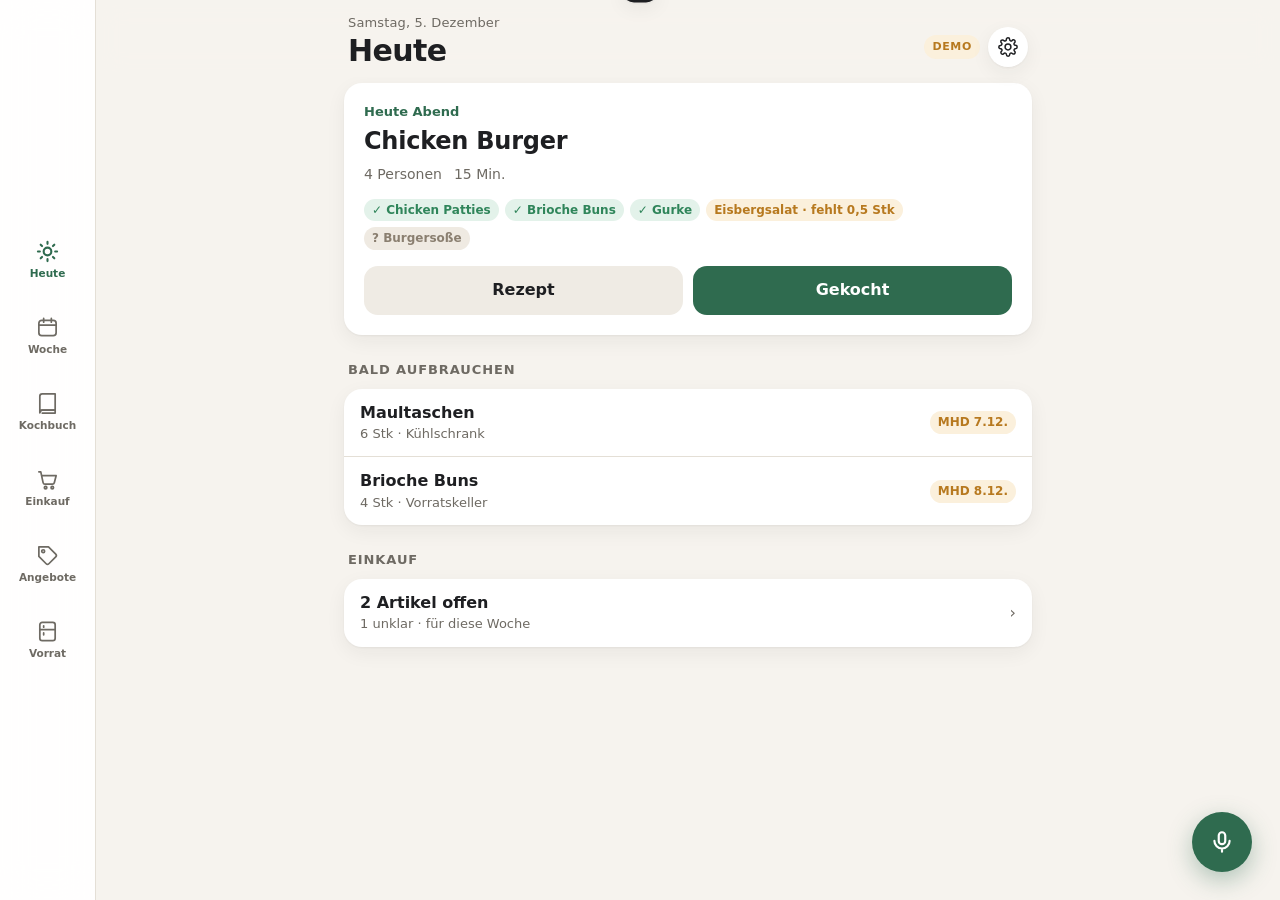
==== index.html @ 4141c367 "Web-App (Demo): Heute, Woche, Kochbuch, Einkauf, Angebote, Vorrat, Einstellungen - PWA für iPhone/An" ====
<!DOCTYPE html>
<html lang="de">
<head>
  <meta charset="utf-8">
  <meta name="viewport" content="width=device-width, initial-scale=1, viewport-fit=cover">
  <meta name="theme-color" content="#F6F3EE" media="(prefers-color-scheme: light)">
  <meta name="theme-color" content="#16171A" media="(prefers-color-scheme: dark)">
  <meta name="apple-mobile-web-app-capable" content="yes">
  <meta name="mobile-web-app-capable" content="yes">
  <meta name="apple-mobile-web-app-status-bar-style" content="default">
  <meta name="apple-mobile-web-app-title" content="Einkauf">
  <link rel="manifest" href="manifest.webmanifest">
  <link rel="icon" href="icon.svg" type="image/svg+xml">
  <link rel="apple-touch-icon" href="icon-180.png">
  <link rel="stylesheet" href="app.css">
  <title>Einkaufsplaner</title>
</head>
<body>
  <header class="topbar">
    <div>
      <div class="eyebrow" id="eyebrow"></div>
      <h1 id="title">Heute</h1>
    </div>
    <div class="topbar-actions">
      <span class="env-badge" id="envBadge" title="Umgebung">Demo</span>
      <button class="icon-btn" data-action="tab" data-tab="settings" aria-label="Einstellungen">
        <svg viewBox="0 0 24 24"><path d="M12 15.5a3.5 3.5 0 1 0 0-7 3.5 3.5 0 0 0 0 7Z"/><path d="M19.4 15a1.7 1.7 0 0 0 .3 1.8l.1.1a2 2 0 1 1-2.8 2.8l-.1-.1a1.7 1.7 0 0 0-1.8-.3 1.7 1.7 0 0 0-1 1.5V21a2 2 0 1 1-4 0v-.1a1.7 1.7 0 0 0-1.1-1.5 1.7 1.7 0 0 0-1.8.3l-.1.1a2 2 0 1 1-2.8-2.8l.1-.1a1.7 1.7 0 0 0 .3-1.8 1.7 1.7 0 0 0-1.5-1H3a2 2 0 1 1 0-4h.1a1.7 1.7 0 0 0 1.5-1.1 1.7 1.7 0 0 0-.3-1.8l-.1-.1a2 2 0 1 1 2.8-2.8l.1.1a1.7 1.7 0 0 0 1.8.3H9a1.7 1.7 0 0 0 1-1.5V3a2 2 0 1 1 4 0v.1a1.7 1.7 0 0 0 1 1.5 1.7 1.7 0 0 0 1.8-.3l.1-.1a2 2 0 1 1 2.8 2.8l-.1.1a1.7 1.7 0 0 0-.3 1.8V9a1.7 1.7 0 0 0 1.5 1H21a2 2 0 1 1 0 4h-.1a1.7 1.7 0 0 0-1.5 1Z"/></svg>
      </button>
    </div>
  </header>

  <main id="view" tabindex="-1"></main>

  <button class="fab" id="fab" data-action="voice" aria-label="Spracheingabe">
    <svg viewBox="0 0 24 24"><rect x="9" y="3" width="6" height="11" rx="3"/><path d="M5 11a7 7 0 0 0 14 0M12 18v3"/></svg>
  </button>

  <nav class="tabbar" id="tabbar" aria-label="Hauptnavigation">
    <button data-action="tab" data-tab="today"><svg viewBox="0 0 24 24"><circle cx="12" cy="12" r="4"/><path d="M12 2v2M12 20v2M4.9 4.9l1.4 1.4M17.7 17.7l1.4 1.4M2 12h2M20 12h2M4.9 19.1l1.4-1.4M17.7 6.3l1.4-1.4"/></svg><span>Heute</span></button>
    <button data-action="tab" data-tab="week"><svg viewBox="0 0 24 24"><rect x="3" y="4.5" width="18" height="16" rx="3"/><path d="M3 9.5h18M8 2.5v4M16 2.5v4"/></svg><span>Woche</span></button>
    <button data-action="tab" data-tab="cookbook"><svg viewBox="0 0 24 24"><path d="M4 4.5A2.5 2.5 0 0 1 6.5 2H20v17H6.5A2.5 2.5 0 0 0 4 21.5v-17Z"/><path d="M4 21.5A2.5 2.5 0 0 1 6.5 19H20v3H6.5"/></svg><span>Kochbuch</span></button>
    <button data-action="tab" data-tab="shopping"><svg viewBox="0 0 24 24"><path d="M3 4h2l2.4 11.2a2 2 0 0 0 2 1.6h7.7a2 2 0 0 0 2-1.5L21 8H6"/><circle cx="10" cy="20.5" r="1.3"/><circle cx="17" cy="20.5" r="1.3"/></svg><span>Einkauf</span></button>
    <button data-action="tab" data-tab="offers"><svg viewBox="0 0 24 24"><path d="M20.6 13.4 13.4 20.6a2 2 0 0 1-2.8 0L3 13V3h10l7.6 7.6a2 2 0 0 1 0 2.8Z"/><circle cx="7.5" cy="7.5" r="1.5"/></svg><span>Angebote</span></button>
    <button data-action="tab" data-tab="pantry"><svg viewBox="0 0 24 24"><rect x="4" y="2.5" width="16" height="19" rx="2.5"/><path d="M4 10h16M8 6v1.5M8 13.5v2"/></svg><span>Vorrat</span></button>
  </nav>

  <div class="sheet-backdrop" id="backdrop" data-action="close-sheet"></div>
  <section class="sheet" id="sheet" role="dialog" aria-modal="true" aria-labelledby="sheetTitle"></section>
  <div class="toast" id="toast" role="status" aria-live="polite"></div>

  <script src="core/domain.js"></script>
  <script src="seed.js"></script>
  <script src="app.js"></script>
</body>
</html>
---- app.css ----
:root {
  --bg: #F6F3EE;
  --surface: #FFFFFF;
  --surface-2: #EFEBE4;
  --ink: #1E1F22;
  --muted: #6E6A63;
  --line: #E4DFD6;
  --accent: #2F6B4F;
  --accent-ink: #FFFFFF;
  --accent-soft: #E3EFE8;
  --warn: #B7791F;
  --warn-soft: #FBF0DC;
  --bad: #B83A2A;
  --bad-soft: #F9E3DF;
  --ok: #2F855A;
  --ok-soft: #E3F2EA;
  --unclear: #8A7F70;
  --unclear-soft: #EFEAE2;
  --radius: 18px;
  --shadow: 0 1px 2px rgba(30, 31, 34, .05), 0 6px 20px rgba(30, 31, 34, .06);
  --tabbar-h: 64px;
  --safe-b: env(safe-area-inset-bottom, 0px);
  --safe-t: env(safe-area-inset-top, 0px);
  color-scheme: light dark;
}
@media (prefers-color-scheme: dark) {
  :root {
    --bg: #16171A; --surface: #212226; --surface-2: #2A2B30; --ink: #F1EFEA; --muted: #A29D94; --line: #34353B;
    --accent: #6FC39A; --accent-ink: #0F2219; --accent-soft: #1F3A2D;
    --warn: #E6B45C; --warn-soft: #3A2F1C; --bad: #F08A7B; --bad-soft: #3D2321; --ok: #6FC39A; --ok-soft: #1F3A2D;
    --unclear: #B3A99A; --unclear-soft: #2E2C29;
    --shadow: 0 1px 2px rgba(0,0,0,.3), 0 6px 20px rgba(0,0,0,.25);
  }
}
* { box-sizing: border-box; -webkit-tap-highlight-color: transparent; }
html, body { margin: 0; background: var(--bg); color: var(--ink); }
body {
  font: 16px/1.4 -apple-system, BlinkMacSystemFont, "SF Pro Text", "Segoe UI", Roboto, system-ui, sans-serif;
  min-height: 100vh; padding-bottom: calc(var(--tabbar-h) + var(--safe-b) + 24px);
  -webkit-font-smoothing: antialiased;
}
button, input, select, textarea { font: inherit; color: inherit; }
svg { width: 24px; height: 24px; fill: none; stroke: currentColor; stroke-width: 1.8; stroke-linecap: round; stroke-linejoin: round; }

/* Kopf */
.topbar {
  position: sticky; top: 0; z-index: 5; display: flex; justify-content: space-between; align-items: flex-end;
  padding: calc(var(--safe-t) + 14px) 20px 10px; background: color-mix(in srgb, var(--bg) 88%, transparent);
  backdrop-filter: saturate(1.4) blur(14px); -webkit-backdrop-filter: saturate(1.4) blur(14px);
}
.eyebrow { font-size: 13px; color: var(--muted); font-weight: 500; letter-spacing: .01em; }
h1 { margin: 2px 0 0; font-size: 30px; line-height: 1.1; letter-spacing: -.02em; font-weight: 700; }
.topbar-actions { display: flex; gap: 8px; align-items: center; }
.env-badge { font-size: 11px; font-weight: 700; text-transform: uppercase; letter-spacing: .06em; padding: 4px 8px; border-radius: 999px; background: var(--warn-soft); color: var(--warn); }
.icon-btn { width: 40px; height: 40px; border-radius: 50%; border: 0; background: var(--surface); box-shadow: var(--shadow); display: grid; place-items: center; cursor: pointer; }
.icon-btn svg { width: 20px; height: 20px; }

main { padding: 6px 16px 0; max-width: 720px; margin: 0 auto; outline: none; }
h2 { font-size: 13px; text-transform: uppercase; letter-spacing: .07em; color: var(--muted); font-weight: 650; margin: 26px 4px 10px; display: flex; justify-content: space-between; align-items: center; }
h2 .link { text-transform: none; letter-spacing: 0; font-size: 14px; }
h3 { margin: 0; font-size: 18px; letter-spacing: -.01em; }

.card { background: var(--surface); border-radius: var(--radius); box-shadow: var(--shadow); padding: 16px; margin-bottom: 12px; }
.card.hero { padding: 20px; }
.hero .kicker { font-size: 13px; color: var(--accent); font-weight: 650; margin-bottom: 4px; }
.hero h3 { font-size: 24px; margin-bottom: 6px; }
.meta { color: var(--muted); font-size: 14px; display: flex; gap: 12px; flex-wrap: wrap; }
.list { background: var(--surface); border-radius: var(--radius); box-shadow: var(--shadow); overflow: hidden; margin-bottom: 12px; }
.row { display: flex; align-items: center; gap: 12px; padding: 13px 16px; border-bottom: 1px solid var(--line); min-height: 52px; }
.row:last-child { border-bottom: 0; }
.row .grow { flex: 1; min-width: 0; }
.row .title { font-weight: 560; }
.row .sub { font-size: 13px; color: var(--muted); margin-top: 1px; }
.row.tap { cursor: pointer; }
.row.tap:active { background: var(--surface-2); }
.qty { font-variant-numeric: tabular-nums; font-weight: 600; white-space: nowrap; }
.muted { color: var(--muted); }
.small { font-size: 13px; }

.chips { display: flex; gap: 8px; overflow-x: auto; padding: 2px 2px 10px; scrollbar-width: none; }
.chips::-webkit-scrollbar { display: none; }
.chip { border: 1px solid var(--line); background: var(--surface); border-radius: 999px; padding: 7px 14px; font-size: 14px; white-space: nowrap; cursor: pointer; }
.chip.on { background: var(--ink); color: var(--bg); border-color: var(--ink); }

.pill { display: inline-flex; align-items: center; gap: 4px; font-size: 12px; font-weight: 600; padding: 3px 8px; border-radius: 999px; white-space: nowrap; }
.pill.ok { background: var(--ok-soft); color: var(--ok); }
.pill.warn { background: var(--warn-soft); color: var(--warn); }
.pill.bad { background: var(--bad-soft); color: var(--bad); }
.pill.unclear { background: var(--unclear-soft); color: var(--unclear); }
.pill.neutral { background: var(--surface-2); color: var(--muted); }
.dot { width: 9px; height: 9px; border-radius: 50%; flex: none; background: var(--line); }
.dot.ok { background: var(--ok); } .dot.warn { background: var(--warn); } .dot.bad { background: var(--bad); } .dot.unclear { background: var(--unclear); }

.ing { display: flex; flex-wrap: wrap; gap: 6px; margin: 14px 0 16px; }

.btn { border: 0; border-radius: 14px; padding: 13px 18px; font-weight: 650; cursor: pointer; background: var(--surface-2); min-height: 48px; display: inline-flex; align-items: center; justify-content: center; gap: 8px; }
.btn.primary { background: var(--accent); color: var(--accent-ink); }
.btn.danger { background: var(--bad-soft); color: var(--bad); }
.btn.block { width: 100%; }
.btn:disabled { opacity: .5; cursor: default; }
.btn-row { display: flex; gap: 10px; }
.btn-row .btn { flex: 1; }
.link { background: none; border: 0; color: var(--accent); font-weight: 600; cursor: pointer; padding: 0; }
.mini { border: 0; background: var(--surface-2); border-radius: 10px; min-width: 38px; height: 38px; padding: 0 10px; font-weight: 650; cursor: pointer; }

.stepper { display: inline-flex; align-items: center; gap: 2px; background: var(--surface-2); border-radius: 12px; padding: 3px; }
.stepper button { width: 34px; height: 34px; border: 0; border-radius: 9px; background: var(--surface); font-size: 18px; font-weight: 600; cursor: pointer; }
.stepper span { min-width: 30px; text-align: center; font-weight: 650; font-variant-numeric: tabular-nums; }

.check { width: 26px; height: 26px; border-radius: 50%; border: 2px solid var(--line); flex: none; display: grid; place-items: center; cursor: pointer; background: none; padding: 0; }
.check.on { background: var(--accent); border-color: var(--accent); color: var(--accent-ink); }
.check svg { width: 16px; height: 16px; stroke-width: 3; }
.row.done .title { text-decoration: line-through; color: var(--muted); }

input[type=text], input[type=number], input[type=date], input[type=search], select, textarea {
  width: 100%; border: 1px solid var(--line); background: var(--surface); border-radius: 12px; padding: 11px 12px; min-height: 44px; font-size: 16px;
}
textarea { min-height: 96px; resize: vertical; }
.field { margin-bottom: 12px; }
.field label { display: block; font-size: 13px; color: var(--muted); margin: 0 0 5px 2px; font-weight: 550; }
.grid2 { display: grid; grid-template-columns: 1fr 1fr; gap: 10px; }
.grid3 { display: grid; grid-template-columns: 1fr 1fr 1fr; gap: 8px; }
.inline-add { display: flex; gap: 8px; margin-bottom: 12px; }
.inline-add input { flex: 1; }
.seg { display: flex; background: var(--surface-2); border-radius: 12px; padding: 3px; gap: 2px; }
.seg button { flex: 1; border: 0; background: none; border-radius: 9px; padding: 8px 4px; font-size: 14px; font-weight: 600; cursor: pointer; color: var(--muted); }
.seg button.on { background: var(--surface); color: var(--ink); box-shadow: var(--shadow); }
.seg.need { outline: 2px solid var(--warn); outline-offset: 1px; }

.empty { text-align: center; padding: 34px 20px; color: var(--muted); }
.empty .big { font-size: 34px; margin-bottom: 6px; }
.note { background: var(--warn-soft); color: var(--ink); border-radius: 14px; padding: 12px 14px; font-size: 14px; margin-bottom: 12px; }
.note.info { background: var(--accent-soft); }

/* Woche */
.day { display: grid; grid-template-columns: 52px 1fr auto; gap: 12px; align-items: center; }
.day .d { text-align: center; }
.day .d b { display: block; font-size: 20px; line-height: 1; }
.day .d small { color: var(--muted); font-size: 12px; text-transform: uppercase; letter-spacing: .05em; }
.day.today .d b { color: var(--accent); }
.day select { min-height: 40px; padding: 8px 10px; }

/* Tabbar */
.tabbar {
  position: fixed; left: 0; right: 0; bottom: 0; z-index: 10; display: grid; grid-template-columns: repeat(6, 1fr);
  height: calc(var(--tabbar-h) + var(--safe-b)); padding-bottom: var(--safe-b);
  background: color-mix(in srgb, var(--surface) 92%, transparent); backdrop-filter: saturate(1.4) blur(18px); -webkit-backdrop-filter: saturate(1.4) blur(18px);
  border-top: 1px solid var(--line);
}
.tabbar button { border: 0; background: none; display: flex; flex-direction: column; align-items: center; justify-content: center; gap: 3px; color: var(--muted); font-size: 10.5px; font-weight: 600; cursor: pointer; padding: 0; }
.tabbar button svg { width: 23px; height: 23px; }
.tabbar button.on { color: var(--accent); }
.tabbar button.on svg { stroke-width: 2.2; }

.fab {
  position: fixed; right: 18px; bottom: calc(var(--tabbar-h) + var(--safe-b) + 16px); z-index: 11; width: 60px; height: 60px; border-radius: 50%;
  border: 0; background: var(--accent); color: var(--accent-ink); box-shadow: 0 8px 24px rgba(47, 107, 79, .35); display: grid; place-items: center; cursor: pointer;
}
.fab svg { width: 26px; height: 26px; stroke-width: 2; }

/* Sheet */
.sheet-backdrop { position: fixed; inset: 0; background: rgba(15, 15, 18, .38); opacity: 0; pointer-events: none; transition: opacity .2s; z-index: 20; }
.sheet-backdrop.open { opacity: 1; pointer-events: auto; }
.sheet {
  position: fixed; left: 0; right: 0; bottom: 0; z-index: 21; max-height: 92vh; overflow-y: auto; overscroll-behavior: contain;
  background: var(--bg); border-radius: 22px 22px 0 0; padding: 8px 18px calc(22px + var(--safe-b)); transform: translateY(105%); transition: transform .26s cubic-bezier(.2, .8, .2, 1);
  max-width: 720px; margin: 0 auto;
}
.sheet.open { transform: none; }
.sheet .grab { width: 38px; height: 5px; border-radius: 3px; background: var(--line); margin: 4px auto 12px; }
.sheet-head { display: flex; justify-content: space-between; align-items: center; margin-bottom: 14px; gap: 10px; }
.sheet-head h3 { font-size: 21px; }

.toast {
  position: fixed; left: 50%; top: calc(var(--safe-t) + 12px); transform: translate(-50%, -140%); z-index: 30; max-width: 92vw;
  background: var(--ink); color: var(--bg); padding: 12px 18px; border-radius: 14px; font-weight: 600; font-size: 15px; box-shadow: var(--shadow); transition: transform .25s;
}
.toast.show { transform: translate(-50%, 0); }
.toast.err { background: var(--bad); color: #fff; }

.mic-big { width: 92px; height: 92px; border-radius: 50%; border: 0; background: var(--accent); color: var(--accent-ink); display: grid; place-items: center; margin: 6px auto 14px; cursor: pointer; }
.mic-big svg { width: 40px; height: 40px; }
.mic-big.live { animation: pulse 1.2s infinite; background: var(--bad); }
@keyframes pulse { 0% { box-shadow: 0 0 0 0 rgba(184, 58, 42, .45); } 100% { box-shadow: 0 0 0 22px rgba(184, 58, 42, 0); } }

.action-card { background: var(--surface); border-radius: 16px; padding: 14px; margin-bottom: 10px; box-shadow: var(--shadow); }
.action-card .raw { font-size: 13px; color: var(--muted); margin-bottom: 8px; }
.steps { padding-left: 20px; margin: 8px 0 0; }
.steps li { margin-bottom: 6px; }
pre.code { white-space: pre-wrap; font-size: 12px; background: var(--surface-2); padding: 10px; border-radius: 10px; max-height: 240px; overflow: auto; }

@media (min-width: 900px) {
  body { padding-bottom: 40px; }
  .tabbar { top: 0; bottom: 0; right: auto; width: 96px; height: auto; grid-template-columns: 1fr; grid-auto-rows: 76px; align-content: center; border-top: 0; border-right: 1px solid var(--line); padding: 0; }
  .topbar, main { margin-left: 96px; }
  .topbar { padding-left: max(20px, calc((100vw - 96px - 720px) / 2 + 20px)); padding-right: max(20px, calc((100vw - 96px - 720px) / 2 + 20px)); }
  main { margin-left: max(96px, calc((100vw - 720px) / 2 + 48px)); }
  .fab { bottom: 28px; right: 28px; }
}
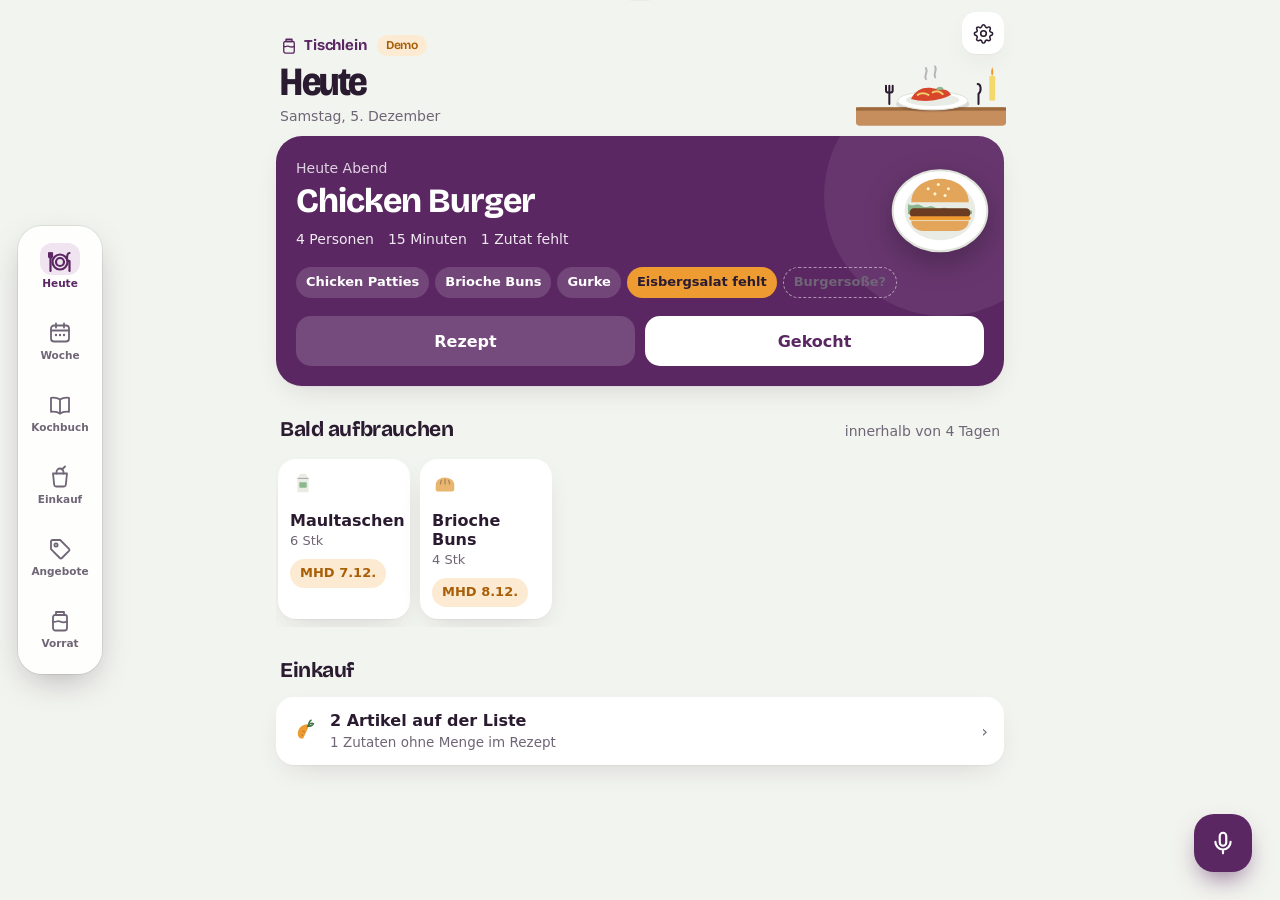
==== commit 60865c38: "Redesign: Tischlein - Neue Gestaltung: Aubergine/Salbei/Kürbis auf Porzellan, Bricolage Grotesque fü" ====
--- a/index.html
+++ b/index.html
@@ -3,52 +3,32 @@
 <head>
   <meta charset="utf-8">
   <meta name="viewport" content="width=device-width, initial-scale=1, viewport-fit=cover">
-  <meta name="theme-color" content="#F6F3EE" media="(prefers-color-scheme: light)">
-  <meta name="theme-color" content="#16171A" media="(prefers-color-scheme: dark)">
+  <meta name="theme-color" content="#F2F4EF" media="(prefers-color-scheme: light)">
+  <meta name="theme-color" content="#1B1420" media="(prefers-color-scheme: dark)">
   <meta name="apple-mobile-web-app-capable" content="yes">
   <meta name="mobile-web-app-capable" content="yes">
   <meta name="apple-mobile-web-app-status-bar-style" content="default">
-  <meta name="apple-mobile-web-app-title" content="Einkauf">
+  <meta name="apple-mobile-web-app-title" content="Tischlein">
+  <meta name="description" content="Tischlein – Abendessen planen, Vorrat im Blick, einmal pro Woche einkaufen.">
   <link rel="manifest" href="manifest.webmanifest">
   <link rel="icon" href="icon.svg" type="image/svg+xml">
   <link rel="apple-touch-icon" href="icon-180.png">
+  <link rel="preconnect" href="https://fonts.googleapis.com">
+  <link rel="preconnect" href="https://fonts.gstatic.com" crossorigin>
+  <link rel="stylesheet" href="https://fonts.googleapis.com/css2?family=Bricolage+Grotesque:opsz,wdth,wght@12..96,75..100,500..800&display=swap">
   <link rel="stylesheet" href="app.css">
-  <title>Einkaufsplaner</title>
+  <title>Tischlein</title>
 </head>
 <body>
-  <header class="topbar">
-    <div>
-      <div class="eyebrow" id="eyebrow"></div>
-      <h1 id="title">Heute</h1>
-    </div>
-    <div class="topbar-actions">
-      <span class="env-badge" id="envBadge" title="Umgebung">Demo</span>
-      <button class="icon-btn" data-action="tab" data-tab="settings" aria-label="Einstellungen">
-        <svg viewBox="0 0 24 24"><path d="M12 15.5a3.5 3.5 0 1 0 0-7 3.5 3.5 0 0 0 0 7Z"/><path d="M19.4 15a1.7 1.7 0 0 0 .3 1.8l.1.1a2 2 0 1 1-2.8 2.8l-.1-.1a1.7 1.7 0 0 0-1.8-.3 1.7 1.7 0 0 0-1 1.5V21a2 2 0 1 1-4 0v-.1a1.7 1.7 0 0 0-1.1-1.5 1.7 1.7 0 0 0-1.8.3l-.1.1a2 2 0 1 1-2.8-2.8l.1-.1a1.7 1.7 0 0 0 .3-1.8 1.7 1.7 0 0 0-1.5-1H3a2 2 0 1 1 0-4h.1a1.7 1.7 0 0 0 1.5-1.1 1.7 1.7 0 0 0-.3-1.8l-.1-.1a2 2 0 1 1 2.8-2.8l.1.1a1.7 1.7 0 0 0 1.8.3H9a1.7 1.7 0 0 0 1-1.5V3a2 2 0 1 1 4 0v.1a1.7 1.7 0 0 0 1 1.5 1.7 1.7 0 0 0 1.8-.3l.1-.1a2 2 0 1 1 2.8 2.8l-.1.1a1.7 1.7 0 0 0-.3 1.8V9a1.7 1.7 0 0 0 1.5 1H21a2 2 0 1 1 0 4h-.1a1.7 1.7 0 0 0-1.5 1Z"/></svg>
-      </button>
-    </div>
-  </header>
-
+  <header class="masthead" id="masthead"></header>
   <main id="view" tabindex="-1"></main>
-
-  <button class="fab" id="fab" data-action="voice" aria-label="Spracheingabe">
-    <svg viewBox="0 0 24 24"><rect x="9" y="3" width="6" height="11" rx="3"/><path d="M5 11a7 7 0 0 0 14 0M12 18v3"/></svg>
-  </button>
-
-  <nav class="tabbar" id="tabbar" aria-label="Hauptnavigation">
-    <button data-action="tab" data-tab="today"><svg viewBox="0 0 24 24"><circle cx="12" cy="12" r="4"/><path d="M12 2v2M12 20v2M4.9 4.9l1.4 1.4M17.7 17.7l1.4 1.4M2 12h2M20 12h2M4.9 19.1l1.4-1.4M17.7 6.3l1.4-1.4"/></svg><span>Heute</span></button>
-    <button data-action="tab" data-tab="week"><svg viewBox="0 0 24 24"><rect x="3" y="4.5" width="18" height="16" rx="3"/><path d="M3 9.5h18M8 2.5v4M16 2.5v4"/></svg><span>Woche</span></button>
-    <button data-action="tab" data-tab="cookbook"><svg viewBox="0 0 24 24"><path d="M4 4.5A2.5 2.5 0 0 1 6.5 2H20v17H6.5A2.5 2.5 0 0 0 4 21.5v-17Z"/><path d="M4 21.5A2.5 2.5 0 0 1 6.5 19H20v3H6.5"/></svg><span>Kochbuch</span></button>
-    <button data-action="tab" data-tab="shopping"><svg viewBox="0 0 24 24"><path d="M3 4h2l2.4 11.2a2 2 0 0 0 2 1.6h7.7a2 2 0 0 0 2-1.5L21 8H6"/><circle cx="10" cy="20.5" r="1.3"/><circle cx="17" cy="20.5" r="1.3"/></svg><span>Einkauf</span></button>
-    <button data-action="tab" data-tab="offers"><svg viewBox="0 0 24 24"><path d="M20.6 13.4 13.4 20.6a2 2 0 0 1-2.8 0L3 13V3h10l7.6 7.6a2 2 0 0 1 0 2.8Z"/><circle cx="7.5" cy="7.5" r="1.5"/></svg><span>Angebote</span></button>
-    <button data-action="tab" data-tab="pantry"><svg viewBox="0 0 24 24"><rect x="4" y="2.5" width="16" height="19" rx="2.5"/><path d="M4 10h16M8 6v1.5M8 13.5v2"/></svg><span>Vorrat</span></button>
-  </nav>
-
+  <button class="fab" id="fab" data-action="voice" aria-label="Spracheingabe"></button>
+  <nav class="tabbar" id="tabbar" aria-label="Hauptnavigation"></nav>
   <div class="sheet-backdrop" id="backdrop" data-action="close-sheet"></div>
   <section class="sheet" id="sheet" role="dialog" aria-modal="true" aria-labelledby="sheetTitle"></section>
   <div class="toast" id="toast" role="status" aria-live="polite"></div>
-
   <script src="core/domain.js"></script>
+  <script src="illus.js"></script>
   <script src="seed.js"></script>
   <script src="app.js"></script>
 </body>
--- a/app.css
+++ b/app.css
@@ -1,199 +1,299 @@
+/* Tischlein – Gestaltung
+ * Palette aus der Küche: Porzellan (Grund), Aubergine (Tinte & Aktion), Salbei (frisch/ok),
+ * Kürbis (bald aufbrauchen), Paprika (abgelaufen/fehlt), Zitrone (Hervorhebung), Holz (Regal).
+ * Schrift: Bricolage Grotesque für Überschriften (Marktschild-Charakter), Systemschrift für Text. */
 :root {
-  --bg: #F6F3EE;
+  --porzellan: #F2F4EF;
   --surface: #FFFFFF;
-  --surface-2: #EFEBE4;
-  --ink: #1E1F22;
-  --muted: #6E6A63;
-  --line: #E4DFD6;
-  --accent: #2F6B4F;
-  --accent-ink: #FFFFFF;
-  --accent-soft: #E3EFE8;
-  --warn: #B7791F;
-  --warn-soft: #FBF0DC;
-  --bad: #B83A2A;
-  --bad-soft: #F9E3DF;
-  --ok: #2F855A;
-  --ok-soft: #E3F2EA;
-  --unclear: #8A7F70;
-  --unclear-soft: #EFEAE2;
-  --radius: 18px;
-  --shadow: 0 1px 2px rgba(30, 31, 34, .05), 0 6px 20px rgba(30, 31, 34, .06);
-  --tabbar-h: 64px;
+  --surface-2: #E8ECE5;
+  --ink: #2A1B30;
+  --muted: #6F6576;
+  --line: #DEE3DA;
+  --aub: #5B2763;
+  --aub-ink: #FFFFFF;
+  --aub-soft: #EFE4F0;
+  --aub2: #8E4C93;
+  --salbei: #8DB88F;
+  --salbei-dk: #3F7449;
+  --salbei-soft: #E2EFDF;
+  --kuerbis: #EE9B32;
+  --kuerbis-dk: #A85F07;
+  --kuerbis-soft: #FCEBD2;
+  --paprika: #D8462C;
+  --paprika-dk: #B23218;
+  --paprika-soft: #FADDD6;
+  --zitrone: #F3D96B;
+  --holz: #C58E5C;
+  --holz-dk: #9D6A3E;
+  --glas: rgba(255, 255, 255, .72);
+  --glas-rand: rgba(91, 39, 99, .16);
+  --frost: #7FA9C9;
+  --radius-l: 26px;
+  --radius-m: 18px;
+  --radius-s: 12px;
+  --shadow: 0 1px 0 rgba(42, 27, 48, .04), 0 10px 30px -12px rgba(42, 27, 48, .18);
+  --tabbar-h: 66px;
   --safe-b: env(safe-area-inset-bottom, 0px);
   --safe-t: env(safe-area-inset-top, 0px);
+  --display: "Bricolage Grotesque", "Avenir Next", "Segoe UI", system-ui, sans-serif;
+  --text: -apple-system, BlinkMacSystemFont, "SF Pro Text", "Segoe UI", Roboto, system-ui, sans-serif;
   color-scheme: light dark;
 }
 @media (prefers-color-scheme: dark) {
   :root {
-    --bg: #16171A; --surface: #212226; --surface-2: #2A2B30; --ink: #F1EFEA; --muted: #A29D94; --line: #34353B;
-    --accent: #6FC39A; --accent-ink: #0F2219; --accent-soft: #1F3A2D;
-    --warn: #E6B45C; --warn-soft: #3A2F1C; --bad: #F08A7B; --bad-soft: #3D2321; --ok: #6FC39A; --ok-soft: #1F3A2D;
-    --unclear: #B3A99A; --unclear-soft: #2E2C29;
-    --shadow: 0 1px 2px rgba(0,0,0,.3), 0 6px 20px rgba(0,0,0,.25);
+    --porzellan: #1B1420; --surface: #261D2C; --surface-2: #33283A; --ink: #F3EEF4; --muted: #B1A6B6; --line: #3A2F41;
+    --aub: #C99BD0; --aub-ink: #22142A; --aub-soft: #3B2944; --aub2: #A26AA8;
+    --salbei-dk: #9BD0A0; --salbei-soft: #253A2A; --kuerbis-dk: #F2B45E; --kuerbis-soft: #3E2D17; --paprika-dk: #F28B78; --paprika-soft: #43231E;
+    --holz: #8C6243; --holz-dk: #6E4B31; --glas: rgba(255, 255, 255, .09); --glas-rand: rgba(255, 255, 255, .14);
+    --shadow: 0 1px 0 rgba(0, 0, 0, .25), 0 12px 30px -12px rgba(0, 0, 0, .6);
   }
 }
+
 * { box-sizing: border-box; -webkit-tap-highlight-color: transparent; }
-html, body { margin: 0; background: var(--bg); color: var(--ink); }
-body {
-  font: 16px/1.4 -apple-system, BlinkMacSystemFont, "SF Pro Text", "Segoe UI", Roboto, system-ui, sans-serif;
-  min-height: 100vh; padding-bottom: calc(var(--tabbar-h) + var(--safe-b) + 24px);
-  -webkit-font-smoothing: antialiased;
-}
+html, body { margin: 0; background: var(--porzellan); color: var(--ink); }
+body { font: 16px/1.45 var(--text); min-height: 100vh; padding-bottom: calc(var(--tabbar-h) + var(--safe-b) + 96px); -webkit-font-smoothing: antialiased; }
 button, input, select, textarea { font: inherit; color: inherit; }
-svg { width: 24px; height: 24px; fill: none; stroke: currentColor; stroke-width: 1.8; stroke-linecap: round; stroke-linejoin: round; }
-
-/* Kopf */
-.topbar {
-  position: sticky; top: 0; z-index: 5; display: flex; justify-content: space-between; align-items: flex-end;
-  padding: calc(var(--safe-t) + 14px) 20px 10px; background: color-mix(in srgb, var(--bg) 88%, transparent);
-  backdrop-filter: saturate(1.4) blur(14px); -webkit-backdrop-filter: saturate(1.4) blur(14px);
-}
-.eyebrow { font-size: 13px; color: var(--muted); font-weight: 500; letter-spacing: .01em; }
-h1 { margin: 2px 0 0; font-size: 30px; line-height: 1.1; letter-spacing: -.02em; font-weight: 700; }
-.topbar-actions { display: flex; gap: 8px; align-items: center; }
-.env-badge { font-size: 11px; font-weight: 700; text-transform: uppercase; letter-spacing: .06em; padding: 4px 8px; border-radius: 999px; background: var(--warn-soft); color: var(--warn); }
-.icon-btn { width: 40px; height: 40px; border-radius: 50%; border: 0; background: var(--surface); box-shadow: var(--shadow); display: grid; place-items: center; cursor: pointer; }
-.icon-btn svg { width: 20px; height: 20px; }
-
-main { padding: 6px 16px 0; max-width: 720px; margin: 0 auto; outline: none; }
-h2 { font-size: 13px; text-transform: uppercase; letter-spacing: .07em; color: var(--muted); font-weight: 650; margin: 26px 4px 10px; display: flex; justify-content: space-between; align-items: center; }
-h2 .link { text-transform: none; letter-spacing: 0; font-size: 14px; }
-h3 { margin: 0; font-size: 18px; letter-spacing: -.01em; }
-
-.card { background: var(--surface); border-radius: var(--radius); box-shadow: var(--shadow); padding: 16px; margin-bottom: 12px; }
-.card.hero { padding: 20px; }
-.hero .kicker { font-size: 13px; color: var(--accent); font-weight: 650; margin-bottom: 4px; }
-.hero h3 { font-size: 24px; margin-bottom: 6px; }
-.meta { color: var(--muted); font-size: 14px; display: flex; gap: 12px; flex-wrap: wrap; }
-.list { background: var(--surface); border-radius: var(--radius); box-shadow: var(--shadow); overflow: hidden; margin-bottom: 12px; }
-.row { display: flex; align-items: center; gap: 12px; padding: 13px 16px; border-bottom: 1px solid var(--line); min-height: 52px; }
-.row:last-child { border-bottom: 0; }
+:focus-visible { outline: 3px solid var(--kuerbis); outline-offset: 2px; border-radius: 8px; }
+@media (prefers-reduced-motion: reduce) { *, *::before, *::after { transition: none !important; animation: none !important; } }
+
+/* --- Illustrations-Farben -------------------------------------------------- */
+.f-aub { fill: var(--aub); } .f-aub2 { fill: var(--aub2); } .f-ink { fill: var(--ink); }
+.f-sal { fill: var(--salbei); } .f-kur { fill: var(--kuerbis); } .f-pap { fill: var(--paprika); } .f-pap2 { fill: var(--paprika-dk); } .f-zit { fill: var(--zitrone); }
+.f-wood { fill: var(--holz); } .f-wood2 { fill: var(--holz-dk); } .f-plate { fill: var(--surface); stroke: var(--line); stroke-width: 1.2; } .f-plate2 { fill: var(--surface-2); }
+.f-card { fill: var(--surface); stroke: var(--line); stroke-width: 1.2; } .f-card2 { fill: var(--surface-2); stroke: var(--line); stroke-width: 1.2; }
+.f-bowl { fill: var(--aub); } .f-broth { fill: #E9C46A; } .f-dump { fill: #F1E0BF; stroke: #D7BE8E; stroke-width: 1; }
+.f-bun { fill: #E3A55A; } .f-seed { fill: #FFF3D8; } .f-patty { fill: #6B3B22; } .f-crust { fill: #E8B66F; } .f-egg { fill: #FFFDF6; stroke: #EADFC6; stroke-width: 1; }
+.f-pan { fill: #3B3340; } .f-cloche { fill: var(--aub2); } .f-shine { fill: #FFFFFF; } .f-shadow { fill: rgba(42, 27, 48, .12); }
+.f-lid { fill: var(--aub); } .f-glass { fill: var(--glas); stroke: var(--glas-rand); stroke-width: 1.2; } .f-bg { fill: var(--porzellan); }
+.s-pasta { stroke: #F2CF6B; } .s-steam { stroke: var(--muted); opacity: .45; } .s-ink { stroke: var(--ink); } .s-kur { stroke: var(--kuerbis); } .s-sal2 { stroke: var(--salbei-dk); } .s-salk { stroke: var(--salbei-dk); }
+.s-cheese { stroke: #FFE7A3; } .s-cut { stroke: #7a3a1f; } .s-panh { stroke: #3B3340; } .s-line { stroke: var(--line); } .s-aub { stroke: var(--aub); } .s-white { stroke: #fff; } .s-plate { stroke: #fff; } .s-frost { stroke: var(--frost); }
+
+/* --- Kopf ------------------------------------------------------------------ */
+.masthead { position: relative; padding: calc(var(--safe-t) + 18px) 20px 6px; max-width: 760px; margin: 0 auto; display: grid; grid-template-columns: 1fr auto; align-items: end; min-height: 132px; }
+.masthead .brand { font-family: var(--display); font-weight: 700; font-size: 15px; letter-spacing: -.01em; color: var(--aub); display: flex; align-items: center; gap: 6px; }
+.masthead .brand svg { width: 18px; height: 18px; }
+.masthead h1 { font-family: var(--display); font-weight: 750; font-size: 40px; line-height: .98; letter-spacing: -.035em; margin: 6px 0 4px; font-variation-settings: "opsz" 96, "wdth" 92; }
+.masthead .date { color: var(--muted); font-size: 14px; }
+.masthead .scene { width: 150px; height: 84px; margin-right: -6px; }
+.masthead .gear { position: absolute; top: calc(var(--safe-t) + 12px); right: 16px; }
+.demo-flag { display: inline-block; font-size: 12px; font-weight: 650; color: var(--kuerbis-dk); background: var(--kuerbis-soft); border-radius: 999px; padding: 2px 9px; margin-left: 4px; }
+
+main { padding: 4px 16px 0; max-width: 760px; margin: 0 auto; outline: none; }
+.sec { font-family: var(--display); font-weight: 700; font-size: 21px; letter-spacing: -.02em; margin: 28px 4px 12px; display: flex; justify-content: space-between; align-items: baseline; gap: 12px; }
+.sec .aside { font-family: var(--text); font-size: 14px; font-weight: 500; color: var(--muted); letter-spacing: 0; }
+h3 { margin: 0; font-family: var(--display); font-size: 20px; letter-spacing: -.02em; }
+
+/* --- Flächen ------------------------------------------------------------------ */
+.panel { background: var(--surface); border-radius: var(--radius-m); box-shadow: var(--shadow); overflow: hidden; margin-bottom: 12px; }
+.row { display: flex; align-items: center; gap: 12px; padding: 12px 16px; min-height: 56px; position: relative; }
+.row + .row::before { content: ""; position: absolute; top: 0; left: 16px; right: 0; border-top: 1px solid var(--line); }
+.row.indent + .row.indent::before { left: 64px; }
 .row .grow { flex: 1; min-width: 0; }
-.row .title { font-weight: 560; }
-.row .sub { font-size: 13px; color: var(--muted); margin-top: 1px; }
-.row.tap { cursor: pointer; }
-.row.tap:active { background: var(--surface-2); }
-.qty { font-variant-numeric: tabular-nums; font-weight: 600; white-space: nowrap; }
-.muted { color: var(--muted); }
-.small { font-size: 13px; }
-
-.chips { display: flex; gap: 8px; overflow-x: auto; padding: 2px 2px 10px; scrollbar-width: none; }
-.chips::-webkit-scrollbar { display: none; }
-.chip { border: 1px solid var(--line); background: var(--surface); border-radius: 999px; padding: 7px 14px; font-size: 14px; white-space: nowrap; cursor: pointer; }
-.chip.on { background: var(--ink); color: var(--bg); border-color: var(--ink); }
-
-.pill { display: inline-flex; align-items: center; gap: 4px; font-size: 12px; font-weight: 600; padding: 3px 8px; border-radius: 999px; white-space: nowrap; }
-.pill.ok { background: var(--ok-soft); color: var(--ok); }
-.pill.warn { background: var(--warn-soft); color: var(--warn); }
-.pill.bad { background: var(--bad-soft); color: var(--bad); }
-.pill.unclear { background: var(--unclear-soft); color: var(--unclear); }
-.pill.neutral { background: var(--surface-2); color: var(--muted); }
-.dot { width: 9px; height: 9px; border-radius: 50%; flex: none; background: var(--line); }
-.dot.ok { background: var(--ok); } .dot.warn { background: var(--warn); } .dot.bad { background: var(--bad); } .dot.unclear { background: var(--unclear); }
-
-.ing { display: flex; flex-wrap: wrap; gap: 6px; margin: 14px 0 16px; }
-
-.btn { border: 0; border-radius: 14px; padding: 13px 18px; font-weight: 650; cursor: pointer; background: var(--surface-2); min-height: 48px; display: inline-flex; align-items: center; justify-content: center; gap: 8px; }
-.btn.primary { background: var(--accent); color: var(--accent-ink); }
-.btn.danger { background: var(--bad-soft); color: var(--bad); }
+.row .title { font-weight: 600; }
+.row .sub { font-size: 13.5px; color: var(--muted); margin-top: 1px; }
+.tap { cursor: pointer; }
+.tap:active { background: var(--surface-2); }
+.qty { font-variant-numeric: tabular-nums; font-weight: 650; white-space: nowrap; text-align: right; }
+.muted { color: var(--muted); } .small { font-size: 13.5px; }
+
+.dish { width: 44px; height: 44px; flex: none; }
+.dish.lg { width: 108px; height: 108px; }
+.dept { width: 26px; height: 26px; flex: none; }
+
+/* Heute: Teller-Bühne */
+.tonight { position: relative; background: var(--aub); color: #fff; border-radius: var(--radius-l); padding: 22px 20px 20px; overflow: hidden; box-shadow: var(--shadow); }
+.tonight::after { content: ""; position: absolute; right: -60px; top: -60px; width: 240px; height: 240px; border-radius: 50%; background: rgba(255, 255, 255, .07); }
+.tonight .when { font-size: 14px; opacity: .8; }
+.tonight h2 { font-family: var(--display); font-size: 34px; line-height: 1.02; letter-spacing: -.03em; margin: 6px 0 10px; max-width: 62%; font-weight: 750; }
+.tonight .facts { display: flex; gap: 14px; font-size: 14px; opacity: .9; }
+.tonight .dish.lg { position: absolute; right: 10px; top: 14px; z-index: 1; filter: drop-shadow(0 10px 14px rgba(0, 0, 0, .25)); }
+.tonight .ing { display: flex; flex-wrap: wrap; gap: 6px; margin: 18px 0 18px; position: relative; z-index: 1; }
+.tonight .tag { background: rgba(255, 255, 255, .14); color: #fff; }
+.tonight .tag.missing { background: var(--kuerbis); color: #2A1B30; }
+.tonight .tag.unclear { background: transparent; border: 1px dashed rgba(255, 255, 255, .5); }
+.tonight .btn { background: rgba(255, 255, 255, .16); color: #fff; }
+.tonight .btn.primary { background: #fff; color: var(--aub); }
+@media (prefers-color-scheme: dark) { .tonight { background: #4A2652; } .tonight .btn.primary { color: #4A2652; } }
+
+.tag { display: inline-flex; align-items: center; gap: 5px; font-size: 13px; font-weight: 600; padding: 5px 10px; border-radius: 999px; white-space: nowrap; }
+.tag.ok { background: var(--salbei-soft); color: var(--salbei-dk); }
+.tag.warn { background: var(--kuerbis-soft); color: var(--kuerbis-dk); }
+.tag.bad { background: var(--paprika-soft); color: var(--paprika-dk); }
+.tag.plain { background: var(--surface-2); color: var(--muted); }
+.tag.unclear { border: 1px dashed var(--muted); color: var(--muted); }
+.dot { width: 10px; height: 10px; border-radius: 50%; flex: none; background: var(--line); }
+.dot.ok { background: var(--salbei); } .dot.warn { background: var(--kuerbis); } .dot.bad { background: var(--paprika); } .dot.unclear { background: transparent; border: 1.5px dashed var(--muted); }
+
+/* Bald aufbrauchen: Streifen */
+.strip { display: flex; gap: 10px; overflow-x: auto; padding: 2px 2px 8px; scrollbar-width: none; scroll-snap-type: x mandatory; }
+.strip::-webkit-scrollbar { display: none; }
+.strip .item { flex: 0 0 auto; width: 132px; scroll-snap-align: start; background: var(--surface); border-radius: var(--radius-m); padding: 12px; box-shadow: var(--shadow); cursor: pointer; }
+.strip .item .n { font-weight: 650; margin: 8px 0 2px; line-height: 1.2; }
+.strip .item .q { font-size: 13px; color: var(--muted); }
+
+/* --- Vorratsregal --------------------------------------------------------------- */
+.view-toggle { display: inline-flex; background: var(--surface-2); border-radius: 999px; padding: 3px; }
+.view-toggle button { border: 0; background: none; border-radius: 999px; padding: 6px 14px; font-size: 14px; font-weight: 600; color: var(--muted); cursor: pointer; }
+.view-toggle button.on { background: var(--surface); color: var(--ink); box-shadow: var(--shadow); }
+.shelf { position: relative; margin: 6px 0 26px; padding: 0 4px; }
+.shelf-head { display: flex; justify-content: space-between; align-items: baseline; margin: 0 6px 10px; }
+.shelf-head b { font-family: var(--display); font-size: 19px; letter-spacing: -.02em; }
+.shelf-head .count { color: var(--muted); font-size: 14px; }
+.shelf-head .inv { border: 0; background: none; color: var(--aub); font-weight: 650; cursor: pointer; font-size: 14px; }
+.shelf .jars { display: grid; grid-template-columns: repeat(auto-fill, minmax(76px, 1fr)); gap: 16px 10px; padding: 0 8px 0; position: relative; }
+.shelf .board { height: 12px; border-radius: 4px; background: linear-gradient(var(--holz), var(--holz-dk)); box-shadow: 0 8px 14px -8px rgba(60, 30, 10, .55); margin-top: -2px; position: relative; z-index: 0; }
+.shelf.frost .board { background: linear-gradient(#B9D3E6, #8EB2CC); }
+.shelf.frost .jar .body { background: linear-gradient(180deg, rgba(220, 236, 247, .7), rgba(255, 255, 255, .55)); }
+.shelf .row-board { grid-column: 1 / -1; height: 0; }
+
+.jar { border: 0; background: none; padding: 0; cursor: pointer; display: flex; flex-direction: column; align-items: center; text-align: center; position: relative; z-index: 1; }
+.jar .lid { width: 62%; height: 9px; border-radius: 4px 4px 2px 2px; background: var(--aub); position: relative; transition: transform .25s; }
+.jar.opened .lid { transform: translateY(-5px) rotate(-14deg); }
+.jar .lid i { position: absolute; right: -4px; top: -4px; width: 10px; height: 10px; border-radius: 50%; border: 2px solid var(--porzellan); }
+.jar .lid i.warn { background: var(--kuerbis); } .jar .lid i.bad { background: var(--paprika); }
+.jar .body { width: 78%; aspect-ratio: 3 / 3.6; border-radius: 10px 10px 13px 13px; background: var(--glas); border: 1.5px solid var(--glas-rand); position: relative; overflow: hidden; margin-top: 2px;
+  box-shadow: inset 6px 0 0 -2px rgba(255, 255, 255, .55); }
+.jar .fill { position: absolute; left: 4px; right: 4px; bottom: 4px; border-radius: 6px 6px 9px 9px; transition: height .6s cubic-bezier(.2, .8, .2, 1); }
+.jar .label { position: absolute; left: 50%; top: 40%; transform: translate(-50%, -50%) rotate(-2deg); background: #FFFDF7; color: #2A1B30; font-size: 10.5px; font-weight: 700; line-height: 1.1; padding: 3px 5px; border-radius: 3px; max-width: 86%; box-shadow: 0 1px 2px rgba(0, 0, 0, .12); overflow: hidden; text-overflow: ellipsis; white-space: nowrap; }
+.jar .name { margin-top: 8px; font-size: 13px; font-weight: 600; line-height: 1.15; max-width: 100%; overflow: hidden; display: -webkit-box; -webkit-line-clamp: 2; -webkit-box-orient: vertical; min-height: 30px; hyphens: auto; -webkit-hyphens: auto; }
+.jar .amount { font-size: 12px; color: var(--muted); font-variant-numeric: tabular-nums; }
+.jar:active .body { transform: scale(.96); }
+.fill.c-obst { background: linear-gradient(#A8D0A4, #6FA874); }
+.fill.c-brot { background: linear-gradient(#F0C98D, #D99F55); }
+.fill.c-kuehl { background: linear-gradient(#FFF1C7, #F3D58A); }
+.fill.c-tk { background: linear-gradient(#D6E8F5, #A9C8E0); }
+.fill.c-vorrat { background: linear-gradient(#F4B76A, #E08B3A); }
+.fill.c-haus { background: linear-gradient(#D2B8DA, #A27BB0); }
+.fill.c-sonst { background: linear-gradient(#E3D7CC, #C9B8A6); }
+.legend { display: flex; gap: 14px; flex-wrap: wrap; font-size: 13px; color: var(--muted); margin: 0 6px 14px; }
+.legend span { display: inline-flex; gap: 6px; align-items: center; }
+
+/* --- Steuerelemente ------------------------------------------------------------ */
+.btn { border: 0; border-radius: 15px; padding: 13px 18px; font-weight: 650; cursor: pointer; background: var(--surface-2); min-height: 50px; display: inline-flex; align-items: center; justify-content: center; gap: 8px; transition: transform .1s; }
+.btn:active { transform: scale(.98); }
+.btn.primary { background: var(--aub); color: var(--aub-ink); }
+.btn.danger { background: var(--paprika-soft); color: var(--paprika-dk); }
 .btn.block { width: 100%; }
-.btn:disabled { opacity: .5; cursor: default; }
+.btn:disabled { opacity: .45; cursor: default; }
 .btn-row { display: flex; gap: 10px; }
 .btn-row .btn { flex: 1; }
-.link { background: none; border: 0; color: var(--accent); font-weight: 600; cursor: pointer; padding: 0; }
-.mini { border: 0; background: var(--surface-2); border-radius: 10px; min-width: 38px; height: 38px; padding: 0 10px; font-weight: 650; cursor: pointer; }
-
-.stepper { display: inline-flex; align-items: center; gap: 2px; background: var(--surface-2); border-radius: 12px; padding: 3px; }
-.stepper button { width: 34px; height: 34px; border: 0; border-radius: 9px; background: var(--surface); font-size: 18px; font-weight: 600; cursor: pointer; }
-.stepper span { min-width: 30px; text-align: center; font-weight: 650; font-variant-numeric: tabular-nums; }
-
-.check { width: 26px; height: 26px; border-radius: 50%; border: 2px solid var(--line); flex: none; display: grid; place-items: center; cursor: pointer; background: none; padding: 0; }
-.check.on { background: var(--accent); border-color: var(--accent); color: var(--accent-ink); }
-.check svg { width: 16px; height: 16px; stroke-width: 3; }
-.row.done .title { text-decoration: line-through; color: var(--muted); }
-
-input[type=text], input[type=number], input[type=date], input[type=search], select, textarea {
-  width: 100%; border: 1px solid var(--line); background: var(--surface); border-radius: 12px; padding: 11px 12px; min-height: 44px; font-size: 16px;
-}
+.link { background: none; border: 0; color: var(--aub); font-weight: 650; cursor: pointer; padding: 0; font-size: 15px; }
+.mini { border: 0; background: var(--surface-2); border-radius: 11px; min-width: 40px; height: 40px; padding: 0 12px; font-weight: 650; cursor: pointer; }
+.chips { display: flex; gap: 8px; overflow-x: auto; padding: 2px 2px 12px; scrollbar-width: none; }
+.chips::-webkit-scrollbar { display: none; }
+.chip { border: 1.5px solid var(--line); background: var(--surface); border-radius: 999px; padding: 7px 15px; font-size: 14.5px; font-weight: 600; white-space: nowrap; cursor: pointer; }
+.chip.on { background: var(--aub); color: var(--aub-ink); border-color: var(--aub); }
+.stepper { display: inline-flex; align-items: center; gap: 2px; background: var(--surface-2); border-radius: 13px; padding: 3px; }
+.stepper button { width: 36px; height: 36px; border: 0; border-radius: 10px; background: var(--surface); font-size: 19px; font-weight: 600; cursor: pointer; color: var(--aub); }
+.stepper span { min-width: 30px; text-align: center; font-weight: 700; font-variant-numeric: tabular-nums; }
+.check { width: 28px; height: 28px; border-radius: 50%; border: 2px solid var(--line); flex: none; display: grid; place-items: center; cursor: pointer; background: var(--surface); padding: 0; color: transparent; transition: background .15s, border-color .15s; }
+.check.on { background: var(--salbei-dk); border-color: var(--salbei-dk); color: #fff; }
+.check svg { width: 16px; height: 16px; fill: none; stroke: currentColor; stroke-width: 3; stroke-linecap: round; stroke-linejoin: round; }
+.row.done .title { text-decoration: line-through; text-decoration-color: var(--muted); color: var(--muted); }
+input[type=text], input[type=number], input[type=date], input[type=search], select, textarea { width: 100%; border: 1.5px solid var(--line); background: var(--surface); border-radius: var(--radius-s); padding: 11px 12px; min-height: 46px; font-size: 16px; }
+input:focus, select:focus, textarea:focus { border-color: var(--aub); outline: none; }
 textarea { min-height: 96px; resize: vertical; }
+.need { border-color: var(--kuerbis) !important; background: var(--kuerbis-soft) !important; }
 .field { margin-bottom: 12px; }
-.field label { display: block; font-size: 13px; color: var(--muted); margin: 0 0 5px 2px; font-weight: 550; }
+.field label { display: block; font-size: 13.5px; color: var(--muted); margin: 0 0 5px 2px; font-weight: 550; }
 .grid2 { display: grid; grid-template-columns: 1fr 1fr; gap: 10px; }
 .grid3 { display: grid; grid-template-columns: 1fr 1fr 1fr; gap: 8px; }
-.inline-add { display: flex; gap: 8px; margin-bottom: 12px; }
+.inline-add { display: flex; gap: 8px; margin-bottom: 14px; }
 .inline-add input { flex: 1; }
-.seg { display: flex; background: var(--surface-2); border-radius: 12px; padding: 3px; gap: 2px; }
-.seg button { flex: 1; border: 0; background: none; border-radius: 9px; padding: 8px 4px; font-size: 14px; font-weight: 600; cursor: pointer; color: var(--muted); }
-.seg button.on { background: var(--surface); color: var(--ink); box-shadow: var(--shadow); }
-.seg.need { outline: 2px solid var(--warn); outline-offset: 1px; }
-
-.empty { text-align: center; padding: 34px 20px; color: var(--muted); }
-.empty .big { font-size: 34px; margin-bottom: 6px; }
-.note { background: var(--warn-soft); color: var(--ink); border-radius: 14px; padding: 12px 14px; font-size: 14px; margin-bottom: 12px; }
-.note.info { background: var(--accent-soft); }
+.seg { display: flex; background: var(--surface-2); border-radius: 13px; padding: 3px; gap: 2px; }
+.seg button { flex: 1; border: 0; background: none; border-radius: 10px; padding: 9px 4px; font-size: 14.5px; font-weight: 650; cursor: pointer; color: var(--muted); }
+.seg button.on { background: var(--surface); color: var(--aub); box-shadow: var(--shadow); }
+.seg.need { outline: 2px solid var(--kuerbis); outline-offset: 1px; background: var(--kuerbis-soft); }
+.empty { text-align: center; padding: 28px 22px 30px; color: var(--muted); }
+.empty svg.scene { width: 180px; height: 100px; margin-bottom: 8px; }
+.note { background: var(--kuerbis-soft); border-radius: 14px; padding: 12px 14px; font-size: 14.5px; margin-bottom: 12px; }
+.note.info { background: var(--aub-soft); }
 
 /* Woche */
-.day { display: grid; grid-template-columns: 52px 1fr auto; gap: 12px; align-items: center; }
-.day .d { text-align: center; }
-.day .d b { display: block; font-size: 20px; line-height: 1; }
-.day .d small { color: var(--muted); font-size: 12px; text-transform: uppercase; letter-spacing: .05em; }
-.day.today .d b { color: var(--accent); }
-.day select { min-height: 40px; padding: 8px 10px; }
+.day { display: grid; grid-template-columns: 46px 40px 1fr auto; gap: 10px; align-items: center; }
+.day .d { text-align: center; line-height: 1.05; }
+.day .d small { color: var(--muted); font-size: 13px; display: block; }
+.day .d b { font-family: var(--display); font-size: 23px; letter-spacing: -.02em; }
+.day.today { background: var(--aub-soft); }
+.day.today .d b { color: var(--aub); }
+.day .dish { width: 40px; height: 40px; }
+.day .pick { position: relative; }
+.day .pick .title { line-height: 1.2; }
+.day .pick select { position: absolute; inset: 0; opacity: 0; width: 100%; height: 100%; min-height: 0; cursor: pointer; }
+.day .pick select:disabled { cursor: default; }
+.day .state { display: block; }
+.day .state { font-size: 12.5px; color: var(--muted); }
+.day .state.v { color: var(--kuerbis-dk); font-weight: 650; }
+.day .state.k { color: var(--salbei-dk); font-weight: 650; }
+
+/* Kochbuch: Karten mit Teller */
+.recipes { display: grid; grid-template-columns: repeat(auto-fill, minmax(156px, 1fr)); gap: 12px; }
+.rcard { background: var(--surface); border-radius: var(--radius-m); box-shadow: var(--shadow); padding: 14px 14px 12px; cursor: pointer; text-align: left; border: 0; display: flex; flex-direction: column; gap: 6px; }
+.rcard .dish { width: 70px; height: 70px; margin: 0 0 4px -4px; }
+.rcard b { font-family: var(--display); font-size: 17px; line-height: 1.12; letter-spacing: -.015em; }
+.rcard .m { font-size: 13px; color: var(--muted); }
+.rcard .fav { position: absolute; }
+.rcard-wrap { position: relative; }
+.rcard-wrap .star { position: absolute; top: 12px; right: 12px; color: var(--kuerbis); font-size: 18px; }
+
+/* Einkauf */
+.dept-head { display: flex; align-items: center; gap: 10px; margin: 24px 6px 10px; }
+.dept-head b { font-family: var(--display); font-size: 19px; letter-spacing: -.02em; flex: 1; }
+.dept-head .n { color: var(--muted); font-size: 14px; }
+.progress { height: 8px; background: var(--surface-2); border-radius: 99px; overflow: hidden; margin: 2px 4px 6px; }
+.progress i { display: block; height: 100%; background: var(--salbei-dk); border-radius: 99px; transition: width .4s; }
+.sticky-cta { position: sticky; bottom: calc(var(--tabbar-h) + var(--safe-b) + 12px); z-index: 4; margin-top: 16px; box-shadow: 0 10px 24px -8px rgba(91, 39, 99, .55); }
 
 /* Tabbar */
-.tabbar {
-  position: fixed; left: 0; right: 0; bottom: 0; z-index: 10; display: grid; grid-template-columns: repeat(6, 1fr);
-  height: calc(var(--tabbar-h) + var(--safe-b)); padding-bottom: var(--safe-b);
-  background: color-mix(in srgb, var(--surface) 92%, transparent); backdrop-filter: saturate(1.4) blur(18px); -webkit-backdrop-filter: saturate(1.4) blur(18px);
-  border-top: 1px solid var(--line);
-}
-.tabbar button { border: 0; background: none; display: flex; flex-direction: column; align-items: center; justify-content: center; gap: 3px; color: var(--muted); font-size: 10.5px; font-weight: 600; cursor: pointer; padding: 0; }
-.tabbar button svg { width: 23px; height: 23px; }
-.tabbar button.on { color: var(--accent); }
-.tabbar button.on svg { stroke-width: 2.2; }
-
-.fab {
-  position: fixed; right: 18px; bottom: calc(var(--tabbar-h) + var(--safe-b) + 16px); z-index: 11; width: 60px; height: 60px; border-radius: 50%;
-  border: 0; background: var(--accent); color: var(--accent-ink); box-shadow: 0 8px 24px rgba(47, 107, 79, .35); display: grid; place-items: center; cursor: pointer;
-}
-.fab svg { width: 26px; height: 26px; stroke-width: 2; }
+.tabbar { position: fixed; left: 10px; right: 10px; bottom: calc(var(--safe-b) + 8px); z-index: 10; display: grid; grid-template-columns: repeat(6, 1fr); height: var(--tabbar-h);
+  background: color-mix(in srgb, var(--surface) 88%, transparent); backdrop-filter: saturate(1.6) blur(20px); -webkit-backdrop-filter: saturate(1.6) blur(20px);
+  border-radius: 24px; box-shadow: 0 12px 34px -10px rgba(42, 27, 48, .35), 0 0 0 1px var(--line); max-width: 560px; margin: 0 auto; }
+.tabbar button { border: 0; background: none; display: flex; flex-direction: column; align-items: center; justify-content: center; gap: 3px; color: var(--muted); font-size: 10.5px; font-weight: 650; cursor: pointer; padding: 0; position: relative; }
+.ico { width: 24px; height: 24px; fill: none; stroke: currentColor; stroke-width: 1.8; stroke-linecap: round; stroke-linejoin: round; }
+.ico .dotfill { fill: currentColor; stroke: none; }
+.tabbar button.on { color: var(--aub); }
+.tabbar button.on .ico { stroke-width: 2.2; }
+.tabbar button.on::before { content: ""; position: absolute; top: 7px; width: 40px; height: 32px; border-radius: 12px; background: var(--aub-soft); z-index: -1; }
+.tabbar .badge { position: absolute; top: 7px; left: calc(50% + 7px); min-width: 17px; height: 17px; border-radius: 9px; background: var(--paprika); color: #fff; font-size: 10.5px; font-weight: 700; display: grid; place-items: center; padding: 0 4px; }
+
+.fab { position: fixed; right: 18px; bottom: calc(var(--tabbar-h) + var(--safe-b) + 22px); z-index: 11; width: 58px; height: 58px; border-radius: 20px; border: 0; background: var(--aub); color: var(--aub-ink);
+  box-shadow: 0 12px 26px -8px rgba(91, 39, 99, .7); display: grid; place-items: center; cursor: pointer; }
+.fab .ico { width: 26px; height: 26px; stroke-width: 2; }
+.gear { width: 42px; height: 42px; border-radius: 14px; border: 0; background: var(--surface); box-shadow: var(--shadow); display: grid; place-items: center; cursor: pointer; color: var(--ink); }
+.gear .ico { width: 21px; height: 21px; }
 
 /* Sheet */
-.sheet-backdrop { position: fixed; inset: 0; background: rgba(15, 15, 18, .38); opacity: 0; pointer-events: none; transition: opacity .2s; z-index: 20; }
+.sheet-backdrop { position: fixed; inset: 0; background: rgba(27, 15, 32, .42); opacity: 0; pointer-events: none; transition: opacity .2s; z-index: 20; }
 .sheet-backdrop.open { opacity: 1; pointer-events: auto; }
-.sheet {
-  position: fixed; left: 0; right: 0; bottom: 0; z-index: 21; max-height: 92vh; overflow-y: auto; overscroll-behavior: contain;
-  background: var(--bg); border-radius: 22px 22px 0 0; padding: 8px 18px calc(22px + var(--safe-b)); transform: translateY(105%); transition: transform .26s cubic-bezier(.2, .8, .2, 1);
-  max-width: 720px; margin: 0 auto;
-}
+.sheet { position: fixed; left: 0; right: 0; bottom: 0; z-index: 21; max-height: 92vh; overflow-y: auto; overscroll-behavior: contain; background: var(--porzellan); border-radius: 28px 28px 0 0;
+  padding: 8px 18px calc(24px + var(--safe-b)); transform: translateY(105%); transition: transform .3s cubic-bezier(.2, .9, .2, 1); max-width: 760px; margin: 0 auto; }
 .sheet.open { transform: none; }
-.sheet .grab { width: 38px; height: 5px; border-radius: 3px; background: var(--line); margin: 4px auto 12px; }
-.sheet-head { display: flex; justify-content: space-between; align-items: center; margin-bottom: 14px; gap: 10px; }
-.sheet-head h3 { font-size: 21px; }
-
-.toast {
-  position: fixed; left: 50%; top: calc(var(--safe-t) + 12px); transform: translate(-50%, -140%); z-index: 30; max-width: 92vw;
-  background: var(--ink); color: var(--bg); padding: 12px 18px; border-radius: 14px; font-weight: 600; font-size: 15px; box-shadow: var(--shadow); transition: transform .25s;
-}
+.sheet .grab { width: 40px; height: 5px; border-radius: 3px; background: var(--line); margin: 4px auto 12px; }
+.sheet-head { display: flex; justify-content: space-between; align-items: center; margin-bottom: 14px; gap: 12px; }
+.sheet-head h3 { font-size: 24px; line-height: 1.08; }
+.sheet-head .x { width: 38px; height: 38px; border-radius: 50%; border: 0; background: var(--surface-2); cursor: pointer; display: grid; place-items: center; flex: none; }
+.sheet-head .x svg { width: 16px; height: 16px; fill: none; stroke: currentColor; stroke-width: 2.4; stroke-linecap: round; }
+.sheet-hero { display: flex; align-items: center; gap: 14px; margin-bottom: 14px; }
+.sheet-hero .dish { width: 76px; height: 76px; }
+
+.toast { position: fixed; left: 50%; top: calc(var(--safe-t) + 12px); transform: translate(-50%, -150%); z-index: 30; max-width: 92vw; background: var(--ink); color: var(--porzellan);
+  padding: 12px 18px; border-radius: 16px; font-weight: 650; font-size: 15px; box-shadow: var(--shadow); transition: transform .28s cubic-bezier(.2, .9, .2, 1); }
 .toast.show { transform: translate(-50%, 0); }
-.toast.err { background: var(--bad); color: #fff; }
-
-.mic-big { width: 92px; height: 92px; border-radius: 50%; border: 0; background: var(--accent); color: var(--accent-ink); display: grid; place-items: center; margin: 6px auto 14px; cursor: pointer; }
-.mic-big svg { width: 40px; height: 40px; }
-.mic-big.live { animation: pulse 1.2s infinite; background: var(--bad); }
-@keyframes pulse { 0% { box-shadow: 0 0 0 0 rgba(184, 58, 42, .45); } 100% { box-shadow: 0 0 0 22px rgba(184, 58, 42, 0); } }
-
-.action-card { background: var(--surface); border-radius: 16px; padding: 14px; margin-bottom: 10px; box-shadow: var(--shadow); }
-.action-card .raw { font-size: 13px; color: var(--muted); margin-bottom: 8px; }
-.steps { padding-left: 20px; margin: 8px 0 0; }
-.steps li { margin-bottom: 6px; }
-pre.code { white-space: pre-wrap; font-size: 12px; background: var(--surface-2); padding: 10px; border-radius: 10px; max-height: 240px; overflow: auto; }
+.toast.err { background: var(--paprika-dk); color: #fff; }
+
+.mic-big { width: 96px; height: 96px; border-radius: 32px; border: 0; background: var(--aub); color: var(--aub-ink); display: grid; place-items: center; margin: 6px auto 14px; cursor: pointer; }
+.mic-big .ico { width: 42px; height: 42px; }
+.mic-big.live { animation: pulse 1.2s infinite; background: var(--paprika); }
+@keyframes pulse { 0% { box-shadow: 0 0 0 0 rgba(216, 70, 44, .45); } 100% { box-shadow: 0 0 0 24px rgba(216, 70, 44, 0); } }
+.action-card { background: var(--surface); border-radius: var(--radius-m); padding: 14px; margin-bottom: 10px; box-shadow: var(--shadow); }
+.action-card .raw { font-size: 13.5px; color: var(--muted); margin-bottom: 8px; font-style: italic; }
+.steps { padding-left: 22px; margin: 4px 0 0; }
+.steps li { margin-bottom: 8px; padding-left: 4px; }
+.steps li::marker { font-family: var(--display); font-weight: 700; color: var(--aub); }
 
 @media (min-width: 900px) {
   body { padding-bottom: 40px; }
-  .tabbar { top: 0; bottom: 0; right: auto; width: 96px; height: auto; grid-template-columns: 1fr; grid-auto-rows: 76px; align-content: center; border-top: 0; border-right: 1px solid var(--line); padding: 0; }
-  .topbar, main { margin-left: 96px; }
-  .topbar { padding-left: max(20px, calc((100vw - 96px - 720px) / 2 + 20px)); padding-right: max(20px, calc((100vw - 96px - 720px) / 2 + 20px)); }
-  main { margin-left: max(96px, calc((100vw - 720px) / 2 + 48px)); }
+  .tabbar { top: 50%; bottom: auto; left: 18px; right: auto; transform: translateY(-50%); width: 84px; height: auto; grid-template-columns: 1fr; grid-auto-rows: 72px; padding: 8px 0; }
+  .tabbar button.on::before { top: 9px; }
   .fab { bottom: 28px; right: 28px; }
 }
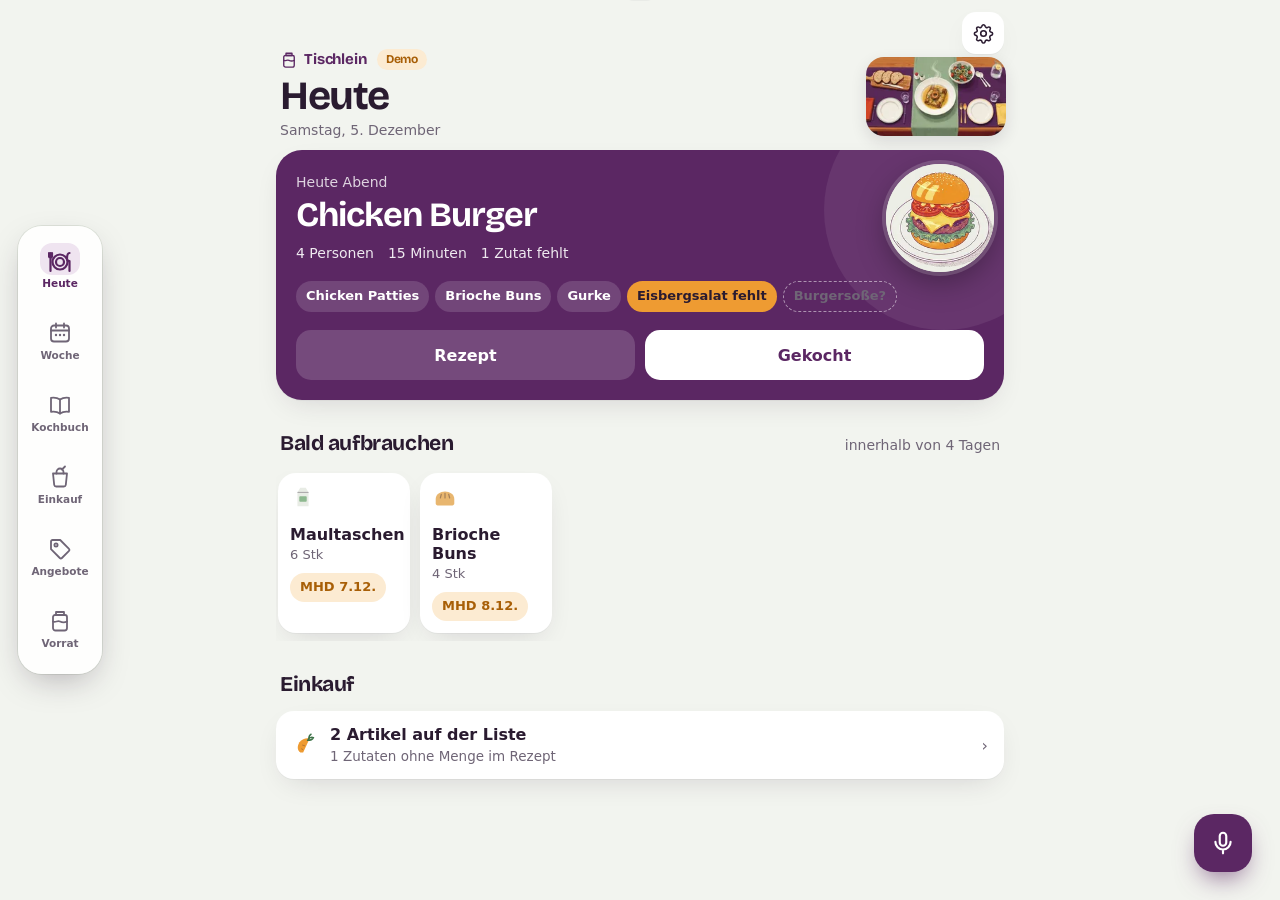
==== commit b7aa4cbc: "Echte Bilder (Canva) mit Vektor-Rückfall, Schrift selbst gehostet - img/: 6 Kopf-Szenen + 7 Tellerbi" ====
--- a/index.html
+++ b/index.html
@@ -13,9 +13,7 @@
   <link rel="manifest" href="manifest.webmanifest">
   <link rel="icon" href="icon.svg" type="image/svg+xml">
   <link rel="apple-touch-icon" href="icon-180.png">
-  <link rel="preconnect" href="https://fonts.googleapis.com">
-  <link rel="preconnect" href="https://fonts.gstatic.com" crossorigin>
-  <link rel="stylesheet" href="https://fonts.googleapis.com/css2?family=Bricolage+Grotesque:opsz,wdth,wght@12..96,75..100,500..800&display=swap">
+  <link rel="preload" href="fonts/BricolageGrotesque-Bold.woff" as="font" type="font/woff" crossorigin>
   <link rel="stylesheet" href="app.css">
   <title>Tischlein</title>
 </head>
@@ -28,6 +26,7 @@
   <section class="sheet" id="sheet" role="dialog" aria-modal="true" aria-labelledby="sheetTitle"></section>
   <div class="toast" id="toast" role="status" aria-live="polite"></div>
   <script src="core/domain.js"></script>
+  <script src="img/bilder.js"></script>
   <script src="illus.js"></script>
   <script src="seed.js"></script>
   <script src="app.js"></script>
--- a/app.css
+++ b/app.css
@@ -2,6 +2,10 @@
  * Palette aus der Küche: Porzellan (Grund), Aubergine (Tinte & Aktion), Salbei (frisch/ok),
  * Kürbis (bald aufbrauchen), Paprika (abgelaufen/fehlt), Zitrone (Hervorhebung), Holz (Regal).
  * Schrift: Bricolage Grotesque für Überschriften (Marktschild-Charakter), Systemschrift für Text. */
+
+/* Selbst gehostete Schrift (SIL Open Font License, siehe fonts/OFL.txt) – keine Anfragen an Google Fonts. */
+@font-face { font-family: "Bricolage Grotesque"; src: url("fonts/BricolageGrotesque-Regular.woff") format("woff"); font-weight: 300 599; font-display: swap; }
+@font-face { font-family: "Bricolage Grotesque"; src: url("fonts/BricolageGrotesque-Bold.woff") format("woff"); font-weight: 600 900; font-display: swap; }
 :root {
   --porzellan: #F2F4EF;
   --surface: #FFFFFF;
@@ -72,7 +76,7 @@
 .masthead { position: relative; padding: calc(var(--safe-t) + 18px) 20px 6px; max-width: 760px; margin: 0 auto; display: grid; grid-template-columns: 1fr auto; align-items: end; min-height: 132px; }
 .masthead .brand { font-family: var(--display); font-weight: 700; font-size: 15px; letter-spacing: -.01em; color: var(--aub); display: flex; align-items: center; gap: 6px; }
 .masthead .brand svg { width: 18px; height: 18px; }
-.masthead h1 { font-family: var(--display); font-weight: 750; font-size: 40px; line-height: .98; letter-spacing: -.035em; margin: 6px 0 4px; font-variation-settings: "opsz" 96, "wdth" 92; }
+.masthead h1 { font-family: var(--display); font-weight: 750; font-size: 40px; line-height: .98; letter-spacing: -.035em; margin: 6px 0 4px; }
 .masthead .date { color: var(--muted); font-size: 14px; }
 .masthead .scene { width: 150px; height: 84px; margin-right: -6px; }
 .masthead .gear { position: absolute; top: calc(var(--safe-t) + 12px); right: 16px; }
@@ -205,6 +209,7 @@
 .seg button.on { background: var(--surface); color: var(--aub); box-shadow: var(--shadow); }
 .seg.need { outline: 2px solid var(--kuerbis); outline-offset: 1px; background: var(--kuerbis-soft); }
 .empty { text-align: center; padding: 28px 22px 30px; color: var(--muted); }
+.empty .scene { display: block; margin: 0 auto 8px; }
 .empty svg.scene { width: 180px; height: 100px; margin-bottom: 8px; }
 .note { background: var(--kuerbis-soft); border-radius: 14px; padding: 12px 14px; font-size: 14.5px; margin-bottom: 12px; }
 .note.info { background: var(--aub-soft); }
@@ -297,3 +302,21 @@
   .tabbar button.on::before { top: 9px; }
   .fab { bottom: 28px; right: 28px; }
 }
+
+/* Echte Bilder (Canva) mit Vektor-Rückfall */
+.pic { display: inline-block; position: relative; flex: none; overflow: hidden; }
+.pic img { display: block; width: 100%; height: 100%; object-fit: cover; }
+.pic > svg.fb { display: none; width: 100%; height: 100%; }
+.pic.fail img { display: none; }
+.pic.fail > svg.fb { display: block; }
+.pic.dish { border-radius: 50%; background: var(--surface-2); }
+.pic.dish img { transform: scale(1.06); }
+.pic.scene { border-radius: 18px; box-shadow: 0 6px 16px rgba(42, 27, 48, .12); }
+.empty .pic.scene { width: 180px; height: 100px; }
+.tonight .pic.dish.lg { box-shadow: 0 0 0 4px rgba(255, 255, 255, .16); filter: drop-shadow(0 10px 14px rgba(0, 0, 0, .3)); }
+@media (prefers-color-scheme: dark) {
+  .pic img { filter: brightness(.86) saturate(.92); }
+  .pic.scene { box-shadow: 0 0 0 1px rgba(255, 255, 255, .08); }
+}
+.masthead { min-height: 146px; }
+.masthead .pic.scene { width: 140px; height: 79px; margin-bottom: 4px; }
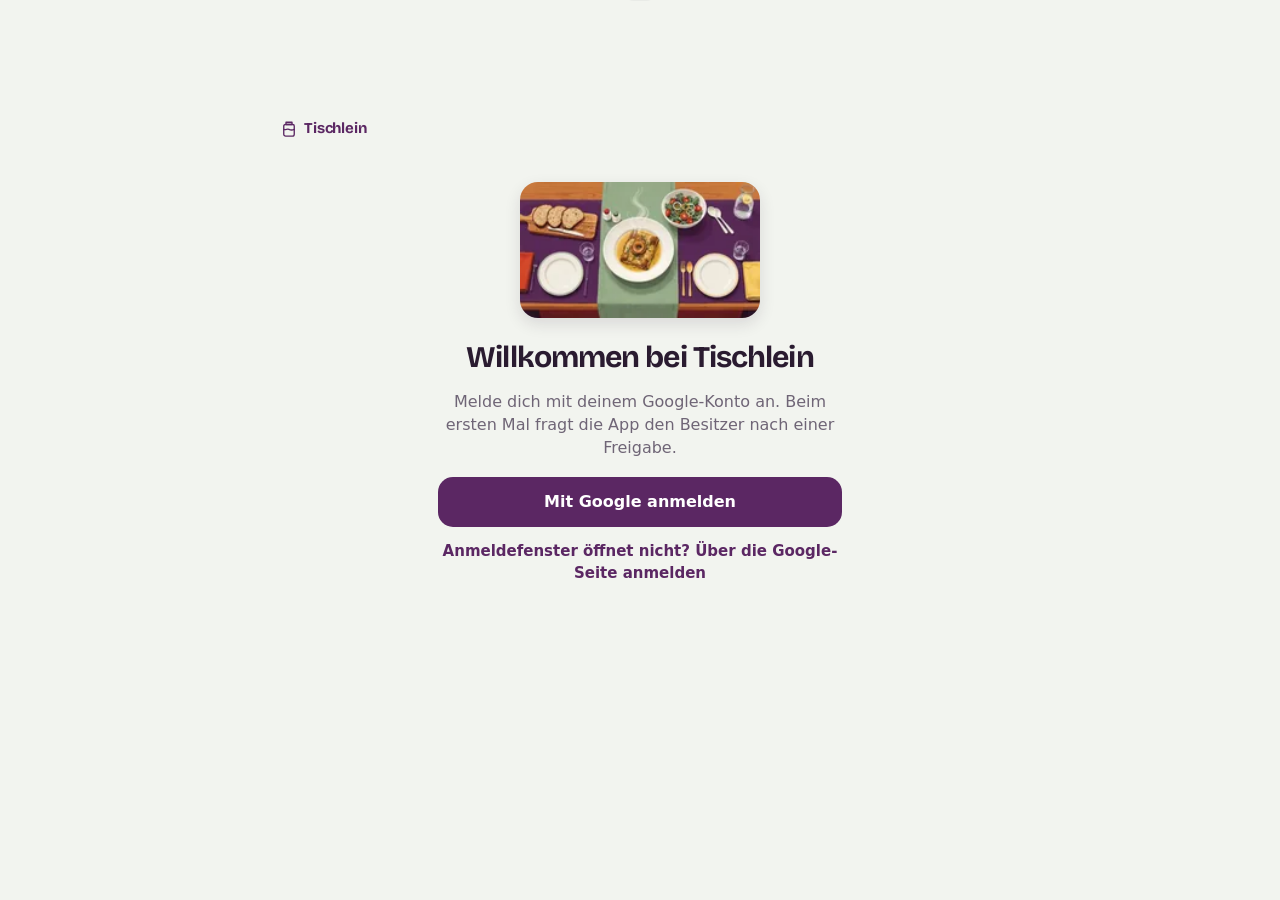
==== commit 657a73ad: "Schneller speichern, sofortige Rückmeldung, Rezept-Import per Link - Backend: Sheets-API (ein Lese-," ====
--- a/index.html
+++ b/index.html
@@ -25,7 +25,10 @@
   <div class="sheet-backdrop" id="backdrop" data-action="close-sheet"></div>
   <section class="sheet" id="sheet" role="dialog" aria-modal="true" aria-labelledby="sheetTitle"></section>
   <div class="toast" id="toast" role="status" aria-live="polite"></div>
+  <div class="sync" id="sync" role="status" aria-live="polite"></div>
+  <script src="config.js"></script>
   <script src="core/domain.js"></script>
+  <script src="net.js"></script>
   <script src="img/bilder.js"></script>
   <script src="illus.js"></script>
   <script src="seed.js"></script>
--- a/app.css
+++ b/app.css
@@ -320,3 +320,39 @@
 }
 .masthead { min-height: 146px; }
 .masthead .pic.scene { width: 140px; height: 79px; margin-bottom: 4px; }
+
+/* Anmeldung & Status */
+body.locked .tabbar, body.locked .fab { display: none; }
+.auth { max-width: 420px; margin: 24px auto; text-align: center; padding: 8px 8px 40px; }
+.auth .scene, .auth svg.scene { width: 240px; height: 136px; margin: 0 auto 18px; display: block; }
+.auth h2 { font-family: var(--display); font-size: 30px; letter-spacing: -.03em; margin: 8px 0 10px; }
+.auth p { color: var(--muted); line-height: 1.45; margin: 0 0 18px; }
+.gbtn { min-height: 46px; display: flex; justify-content: center; }
+.busy { display: none; margin-left: 6px; font-size: 12px; font-weight: 650; color: var(--muted); font-family: var(--text); }
+.busy.on { display: inline-block; animation: pulse 1.2s ease-in-out infinite; }
+@keyframes pulse { 50% { opacity: .35; } }
+.mini.primary { background: var(--aub); color: #fff; }
+.btn.primary[data-action="user-decide"] { flex: 1; }
+.btn[data-action="user-decide"] { flex: 1; }
+
+/* Speicherstatus (online): sofort sichtbar, „gespeichert“ erst nach Server-Bestätigung */
+.sync { position: fixed; left: 50%; top: calc(var(--safe-t) + 12px); transform: translate(-50%, -20px); opacity: 0; pointer-events: none;
+  background: var(--ink-strong, #2A1B30); color: #fff; padding: 9px 16px; border-radius: 999px; font-size: 14px; font-weight: 650; box-shadow: var(--shadow);
+  display: flex; align-items: center; gap: 8px; transition: opacity .2s, transform .25s cubic-bezier(.2, .9, .2, 1); z-index: 60; white-space: nowrap; max-width: calc(100vw - 32px); overflow: hidden; text-overflow: ellipsis; }
+.sync.on { opacity: 1; transform: translate(-50%, 0); }
+.sync.ok { background: var(--salbei-dk, #4E7F52); }
+.sync .spin { width: 14px; height: 14px; border-radius: 50%; border: 2px solid rgba(255, 255, 255, .35); border-top-color: #fff; animation: spin .8s linear infinite; flex: none; }
+@keyframes spin { to { transform: rotate(360deg); } }
+
+/* Rezept-Import */
+.import-cta { width: 100%; display: flex; align-items: center; gap: 12px; text-align: left; border: 0; cursor: pointer; margin: 0 0 14px;
+  background: var(--surface); border-radius: var(--radius-m); padding: 14px 16px; box-shadow: var(--shadow); color: inherit; font: inherit; }
+.import-cta svg { width: 30px; height: 30px; flex: none; color: var(--aub); }
+.import-cta span:nth-child(2) { flex: 1; display: flex; flex-direction: column; gap: 2px; }
+.import-cta small { color: var(--muted); font-size: 13px; }
+.imp-photo { width: 100%; max-height: 190px; object-fit: cover; border-radius: 16px; margin: 0 0 12px; display: block; }
+.ing-card.unclear { box-shadow: inset 3px 0 0 var(--warn); }
+.ing-check { margin-top: 10px; font-weight: 600; }
+.ing-check.unclear { color: var(--warn); }
+.ing-check.ok { color: var(--salbei-dk, #4E7F52); }
+.pic.recipe-photo img { transform: none; }
